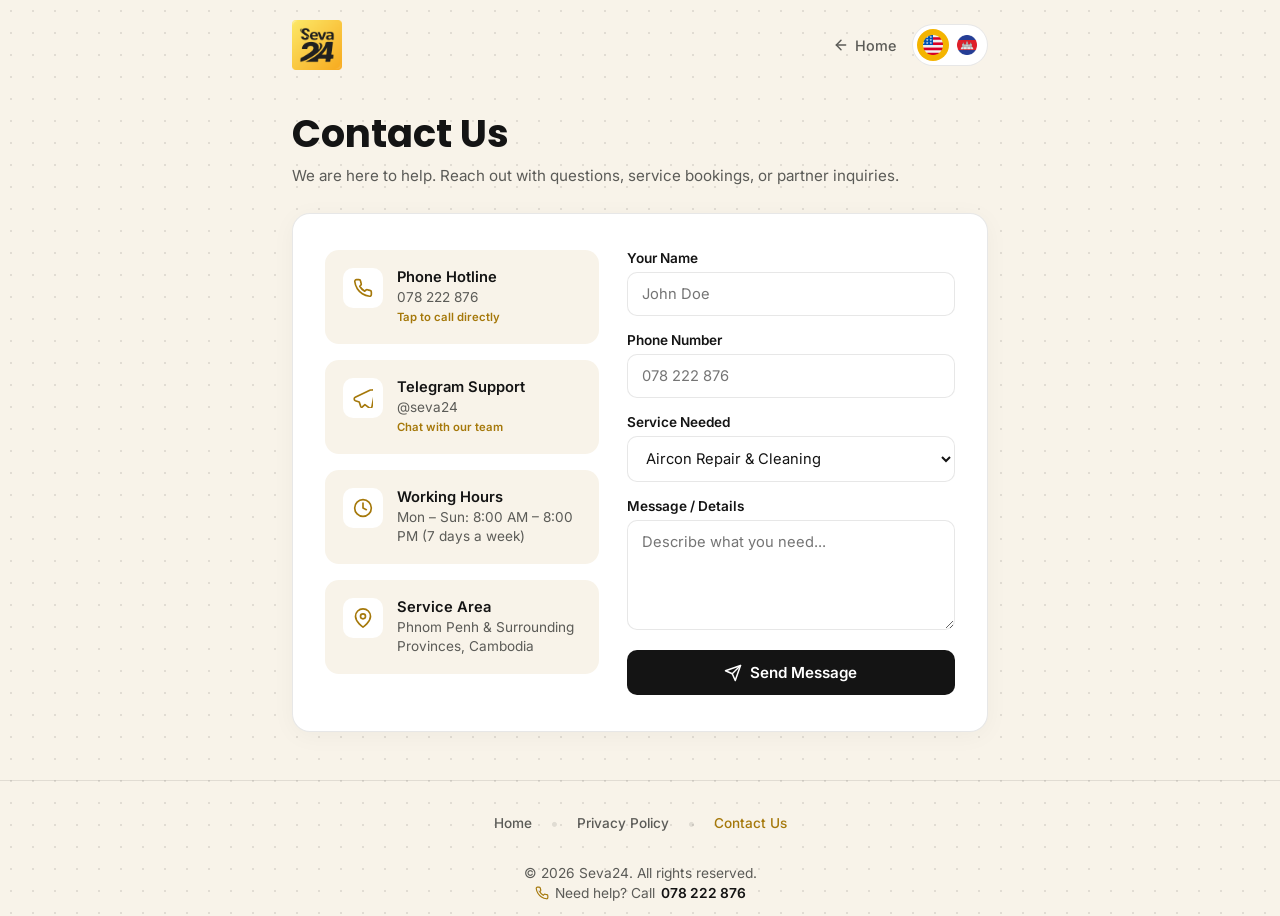
==== contact.html @ 05000adf "feat: add contact and privacy policy pages with associated styles" ====
<!DOCTYPE html>
<html lang="en">

<head>
    <meta charset="UTF-8">
    <meta name="viewport" content="width=device-width, initial-scale=1, maximum-scale=1">
    <title>Contact Us — Seva24</title>
    <meta name="description"
        content="Get in touch with Seva24. Contact our customer support team for bookings, technician inquiries, and customer care in Cambodia.">
    <link rel="preconnect" href="https://fonts.googleapis.com">
    <link rel="preconnect" href="https://fonts.gstatic.com" crossorigin>
    <link
        href="https://fonts.googleapis.com/css2?family=Poppins:wght@400;500;600;700;800&family=Inter:wght@400;500;600&family=Kantumruy+Pro:wght@400;500;600;700&display=swap"
        rel="stylesheet">
    <link rel="stylesheet" href="styles.css">
</head>

<body>

    <div class="wrap page-wrap">
        <nav>
            <div class="logo">
                <a href="index.html" style="display:flex;align-items:center;text-decoration:none;color:inherit;">
                    <img src="assets/images/seva24-logo.png" alt="Seva24 Logo" width="50" height="50">
                </a>
            </div>
            <div class="nav-links">
                <a href="index.html" class="nav-back">
                    <svg width="16" height="16" viewBox="0 0 24 24" fill="none" stroke="currentColor" stroke-width="2.2" stroke-linecap="round" stroke-linejoin="round">
                        <line x1="19" y1="12" x2="5" y2="12"></line>
                        <polyline points="12 19 5 12 12 5"></polyline>
                    </svg>
                    <span data-en="Home" data-km="ទំព័រដើម">Home</span>
                </a>
                <div class="lang-switch" role="group" aria-label="Language">
                    <button type="button" class="active" aria-pressed="true" data-lang="en">
                        <img src="assets/images/flag-us.png" alt="English" width="20" height="20">
                    </button>
                    <button type="button" aria-pressed="false" data-lang="km">
                        <img src="assets/images/flag-kh.png" alt="ខ្មែរ" width="20" height="20">
                    </button>
                </div>
            </div>
        </nav>

        <header class="page-header">
            <h1 data-en="Contact Us" data-km="ទំនាក់ទំនងយើងខ្ញុំ">Contact Us</h1>
            <p data-en="We are here to help. Reach out with questions, service bookings, or partner inquiries."
                data-km="យើងត្រៀមខ្លួនជួយលោកអ្នកជានិច្ច។ សូមទាក់ទងមកយើងសម្រាប់ចម្ងល់ ការកក់សេវាកម្ម ឬដៃគូសហការ។">
                We are here to help. Reach out with questions, service bookings, or partner inquiries.
            </p>
        </header>

        <main class="subpage-card">
            <div class="contact-grid">
                <!-- Contact Channels -->
                <div class="contact-info">
                    <!-- Phone -->
                    <a href="tel:+85578222876" class="info-tile">
                        <div class="info-icon">
                            <svg width="20" height="20" viewBox="0 0 24 24" fill="none" stroke="currentColor" stroke-width="2" stroke-linecap="round" stroke-linejoin="round">
                                <path d="M22 16.92v3a2 2 0 0 1-2.18 2 19.79 19.79 0 0 1-8.63-3.07 19.5 19.5 0 0 1-6-6 19.79 19.79 0 0 1-3.07-8.67A2 2 0 0 1 4.11 2h3a2 2 0 0 1 2 1.72c.127.96.361 1.903.7 2.81a2 2 0 0 1-.45 2.11L8.09 9.91a16 16 0 0 0 6 6l1.27-1.27a2 2 0 0 1 2.11-.45c.907.339 1.85.573 2.81.7A2 2 0 0 1 22 16.92z"></path>
                            </svg>
                        </div>
                        <div>
                            <div class="info-title" data-en="Phone Hotline" data-km="លេខទូរស័ព្ទទាន់ហេតុការណ៍">Phone Hotline</div>
                            <div class="info-desc">078 222 876<br><small style="color:var(--gold-deep);font-weight:600;" data-en="Tap to call directly" data-km="ចុចដើម្បីហៅចេញ">Tap to call directly</small></div>
                        </div>
                    </a>

                    <!-- Telegram / Messaging -->
                    <a href="https://t.me/seva24" target="_blank" rel="noopener noreferrer" class="info-tile">
                        <div class="info-icon">
                            <svg width="20" height="20" viewBox="0 0 24 24" fill="none" stroke="currentColor" stroke-width="2" stroke-linecap="round" stroke-linejoin="round">
                                <path d="M21.198 2.433a2.242 2.242 0 0 0-1.022.215l-17.5 8.5a2.25 2.25 0 0 0 .14 4.095l4.67 1.557 1.77 5.485a1.25 1.25 0 0 0 2.052.48l2.968-2.732 4.965 3.655a2.25 2.25 0 0 0 3.545-1.405l3.25-17a2.25 2.25 0 0 0-2.838-2.85z"></path>
                            </svg>
                        </div>
                        <div>
                            <div class="info-title" data-en="Telegram Support" data-km="តេឡេក្រាមជំនួយ (Telegram)">Telegram Support</div>
                            <div class="info-desc">@seva24<br><small style="color:var(--gold-deep);font-weight:600;" data-en="Chat with our team" data-km="ផ្ញើសារជជែកផ្ទាល់">Chat with our team</small></div>
                        </div>
                    </a>

                    <!-- Hours -->
                    <div class="info-tile">
                        <div class="info-icon">
                            <svg width="20" height="20" viewBox="0 0 24 24" fill="none" stroke="currentColor" stroke-width="2" stroke-linecap="round" stroke-linejoin="round">
                                <circle cx="12" cy="12" r="10"></circle>
                                <polyline points="12 6 12 12 16 14"></polyline>
                            </svg>
                        </div>
                        <div>
                            <div class="info-title" data-en="Working Hours" data-km="ម៉ោងបម្រើការងារ">Working Hours</div>
                            <div class="info-desc" data-en="Mon – Sun: 8:00 AM – 8:00 PM (7 days a week)" data-km="ច័ន្ទ – អាទិត្យ៖ ៨:០០ ព្រឹក – ៨:០០ យប់ (៧ថ្ងៃក្នុងមួយសប្តាហ៍)">Mon – Sun: 8:00 AM – 8:00 PM (7 days a week)</div>
                        </div>
                    </div>

                    <!-- Location -->
                    <div class="info-tile">
                        <div class="info-icon">
                            <svg width="20" height="20" viewBox="0 0 24 24" fill="none" stroke="currentColor" stroke-width="2" stroke-linecap="round" stroke-linejoin="round">
                                <path d="M21 10c0 7-9 13-9 13s-9-6-9-13a9 9 0 0 1 18 0z"></path>
                                <circle cx="12" cy="10" r="3"></circle>
                            </svg>
                        </div>
                        <div>
                            <div class="info-title" data-en="Service Area" data-km="តំបន់សេវាកម្ម">Service Area</div>
                            <div class="info-desc" data-en="Phnom Penh &amp; Surrounding Provinces, Cambodia" data-km="រាជធានីភ្នំពេញ និងបណ្តាខេត្តនានា ព្រះរាជាណាចក្រកម្ពុជា">Phnom Penh &amp; Surrounding Provinces, Cambodia</div>
                        </div>
                    </div>
                </div>

                <!-- Inquiry Form -->
                <div>
                    <form class="contact-form" id="contact-form" novalidate>
                        <div class="form-group">
                            <label class="form-label" for="contact-name" data-en="Your Name" data-km="ឈ្មោះរបស់អ្នក">Your Name</label>
                            <input class="form-input" type="text" id="contact-name" name="name" autocomplete="name" required placeholder="John Doe">
                        </div>

                        <div class="form-group">
                            <label class="form-label" for="contact-phone" data-en="Phone Number" data-km="លេខទូរស័ព្ទ">Phone Number</label>
                            <input class="form-input" type="tel" id="contact-phone" name="phone" inputmode="tel" autocomplete="tel" required placeholder="078 222 876">
                        </div>

                        <div class="form-group">
                            <label class="form-label" for="contact-service" data-en="Service Needed" data-km="សេវាកម្មដែលត្រូវការ">Service Needed</label>
                            <select class="form-input" id="contact-service" name="service" style="background:#fff;">
                                <option value="aircon" data-en="Aircon Repair &amp; Cleaning" data-km="ជួសជុល និងលាងម៉ាស៊ីនត្រជាក់">Aircon Repair &amp; Cleaning</option>
                                <option value="renovation" data-en="Home Renovation &amp; Painting" data-km="ជួសជុល និងលាបថ្នាំផ្ទះ">Home Renovation &amp; Painting</option>
                                <option value="plumbing" data-en="Plumbing &amp; Electrical" data-km="ប្រព័ន្ធទឹក និងភ្លើង">Plumbing &amp; Electrical</option>
                                <option value="general" data-en="General Inquiry / Support" data-km="ការសាកសួរទូទៅ / ជំនួយ">General Inquiry / Support</option>
                                <option value="partner" data-en="Join as a Service Partner" data-km="ចុះឈ្មោះជាជាងដៃគូសហការ">Join as a Service Partner</option>
                            </select>
                        </div>

                        <div class="form-group">
                            <label class="form-label" for="contact-message" data-en="Message / Details" data-km="សារ / ព័ត៌មានលម្អិត">Message / Details</label>
                            <textarea class="form-textarea" id="contact-message" name="message" required placeholder="Describe what you need..."></textarea>
                        </div>

                        <button type="submit" class="btn-submit">
                            <svg width="18" height="18" viewBox="0 0 24 24" fill="none" stroke="currentColor" stroke-width="2" stroke-linecap="round" stroke-linejoin="round">
                                <line x1="22" y1="2" x2="11" y2="13"></line>
                                <polygon points="22 2 15 22 11 13 2 9 22 2"></polygon>
                            </svg>
                            <span data-en="Send Message" data-km="ផ្ញើសារ">Send Message</span>
                        </button>

                        <div class="form-alert" id="form-alert" role="status" aria-live="polite"></div>
                    </form>
                </div>
            </div>
        </main>
    </div>

    <footer>
        <nav class="footer-nav" aria-label="Footer Navigation">
            <a href="index.html" data-en="Home" data-km="ទំព័រដើម">Home</a>
            <span class="sep">•</span>
            <a href="privacy.html" data-en="Privacy Policy" data-km="គោលការណ៍ឯកជនភាព">Privacy Policy</a>
            <span class="sep">•</span>
            <a href="contact.html" class="active" data-en="Contact Us" data-km="ទំនាក់ទំនង">Contact Us</a>
        </nav>
        <p data-en="© 2026 Seva24. All rights reserved." data-km="© 2026 Seva24 រក្សាសិទ្ធិគ្រប់យ៉ាង។">© 2026 Seva24.
            All rights reserved.</p>
        <p class="support">
            <svg width="14" height="14" viewBox="0 0 24 24" fill="none" stroke="currentColor" stroke-width="2"
                stroke-linecap="round" stroke-linejoin="round">
                <path
                    d="M22 16.92v3a2 2 0 0 1-2.18 2 19.79 19.79 0 0 1-8.63-3.07 19.5 19.5 0 0 1-6-6 19.79 19.79 0 0 1-3.07-8.67A2 2 0 0 1 4.11 2h3a2 2 0 0 1 2 1.72c.127.96.361 1.903.7 2.81a2 2 0 0 1-.45 2.11L8.09 9.91a16 16 0 0 0 6 6l1.27-1.27a2 2 0 0 1 2.11-.45c.907.339 1.85.573 2.81.7A2 2 0 0 1 22 16.92z" />
            </svg>
            <span data-en="Need help? Call" data-km="ត្រូវការជំនួយ? ទំនាក់ទំនងមកលេខ">Need help? Call</span>
            <a href="tel:+85578222876">078 222 876</a>
        </p>
    </footer>

    <script>
        const translatable = document.querySelectorAll('[data-en], [data-en-html]');

        function applyLanguage(lang) {
            translatable.forEach((el) => {
                if (el.hasAttribute('data-en-html')) {
                    el.innerHTML = lang === 'km' ? el.dataset.kmHtml : el.dataset.enHtml;
                } else {
                    el.innerHTML = lang === 'km' ? el.dataset.km : el.dataset.en;
                }
            });
        }

        const langButtons = document.querySelectorAll('.lang-switch button');

        function setLanguage(lang) {
            langButtons.forEach((b) => {
                const isActive = b.dataset.lang === lang;
                b.classList.toggle('active', isActive);
                b.setAttribute('aria-pressed', String(isActive));
            });
            document.documentElement.lang = lang;
            applyLanguage(lang);
            localStorage.setItem('seva24-lang', lang);
        }

        langButtons.forEach((btn) => {
            btn.addEventListener('click', () => setLanguage(btn.dataset.lang));
        });

        const savedLang = localStorage.getItem('seva24-lang');
        if (savedLang) {
            setLanguage(savedLang);
        }

        // Contact form submit handling with user-friendly feedback
        const form = document.getElementById('contact-form');
        const alertBox = document.getElementById('form-alert');

        form.addEventListener('submit', (e) => {
            e.preventDefault();
            const name = document.getElementById('contact-name').value.trim();
            const phone = document.getElementById('contact-phone').value.trim();
            const message = document.getElementById('contact-message').value.trim();
            const currentLang = localStorage.getItem('seva24-lang') || 'en';

            if (!name || !phone || !message) {
                alertBox.className = 'form-alert';
                alertBox.style.display = 'block';
                alertBox.style.background = '#FEE2E2';
                alertBox.style.color = '#B91C1C';
                alertBox.style.borderColor = '#FECACA';
                alertBox.textContent = currentLang === 'km' 
                    ? 'សូមបំពេញព័ត៌មានដែលចាំបាច់ទាំងអស់។'
                    : 'Please fill in all required fields.';
                return;
            }

            // Success feedback
            alertBox.className = 'form-alert success';
            alertBox.textContent = currentLang === 'km'
                ? 'សូមអរគុណ! សាររបស់អ្នកត្រូវបានផ្ញើដោយជោគជ័យ។ ក្រុមការងារយើងនឹងទាក់ទងមកអ្នកវិញក្នុងពេលឆាប់ៗ។'
                : 'Thank you! Your message has been sent successfully. Our team will contact you shortly.';
            form.reset();
        });
    </script>

</body>

</html>
---- styles.css ----
:root {
    --bg: #F8F3E9;
    --gold: #F4B400;
    --gold-deep: #A5780A;
    --ink: #141414;
    --ink-soft: #5B5B57;
    --line: rgba(20, 20, 20, 0.10);
}

* {
    box-sizing: border-box;
}

@keyframes fade-up {
    from {
        opacity: 0;
        transform: translateY(16px);
    }

    to {
        opacity: 1;
        transform: translateY(0);
    }
}

@keyframes float {

    0%,
    100% {
        transform: translateY(0);
    }

    50% {
        transform: translateY(-10px);
    }
}

@keyframes bounce-in {
    0% {
        opacity: 0;
        transform: scale(0.3) rotate(-8deg);
    }

    55% {
        opacity: 1;
        transform: scale(1.15) rotate(4deg);
    }

    75% {
        transform: scale(0.95) rotate(-2deg);
    }

    100% {
        transform: scale(1) rotate(0);
    }
}

html,
body {
    height: 100%;
}

body {
    margin: 0;
    background: var(--bg);
    background-image: radial-gradient(var(--line) 1px, transparent 1px);
    background-size: 22px 22px;
    color: var(--ink);
    font-family: 'Inter', 'Kantumruy Pro', system-ui, sans-serif;
    -webkit-font-smoothing: antialiased;
    display: flex;
    flex-direction: column;
    min-height: 100vh;
}

.wrap {
    flex: 1;
    display: flex;
    flex-direction: column;
    width: 100%;
    max-width: 640px;
    margin: 0 auto;
    padding: 0 32px;
}

h1 {
    font-family: 'Poppins', 'Kantumruy Pro', sans-serif;
    color: var(--ink);
    margin: 0;
}

/* ---------- Nav ---------- */
nav {
    display: flex;
    align-items: center;
    justify-content: space-between;
    padding: 24px 0;
}

.logo {
    display: flex;
    align-items: center;
    gap: 10px;
    font-family: 'Poppins', 'Kantumruy Pro', sans-serif;
    font-weight: 700;
    font-size: 1.2rem;
    transform-origin: center;
    animation: bounce-in 0.8s ease-out both;
}

.lang-switch,
.eyebrow,
.hero h1,
.hero p,
.store-row {
    animation: fade-up 0.6s ease-out both;
}

.lang-switch {
    animation-delay: 0.05s;
}

.eyebrow {
    animation-delay: 0.1s;
}

.hero h1 {
    animation-delay: 0.2s;
}

.hero p {
    animation-delay: 0.3s;
}

.store-row {
    animation-delay: 0.5s;
}

.lang-switch {
    display: inline-flex;
    align-items: center;
    background: #fff;
    border: 1px solid var(--line);
    border-radius: 999px;
    padding: 4px;
    gap: 2px;
}

.lang-switch button {
    display: inline-flex;
    align-items: center;
    justify-content: center;
    border: none;
    background: transparent;
    color: var(--ink-soft);
    font-family: 'Inter', 'Kantumruy Pro', sans-serif;
    font-weight: 600;
    font-size: 0.86rem;
    padding: 6px;
    border-radius: 999px;
    cursor: pointer;
    transition: background 0.18s ease, color 0.18s ease;
}

.lang-switch button img {
    display: block;
}

.lang-switch button.active {
    background: var(--gold);
    color: var(--ink);
}

.lang-switch button:focus-visible {
    outline: 2px solid var(--gold-deep);
    outline-offset: 2px;
}

/* ---------- Hero: single, centered path to the CTA ---------- */
.hero {
    flex: 1;
    display: flex;
    flex-direction: column;
    justify-content: center;
    align-items: center;
    text-align: center;
    padding: 40px 0;
}

.eyebrow {
    font-size: 0.78rem;
    font-weight: 700;
    letter-spacing: 0.14em;
    text-transform: uppercase;
    color: var(--gold-deep);
    margin-bottom: 10px;
}

.hero h1 {
    font-size: clamp(2.1rem, 4.6vw, 2.9rem);
    font-weight: 700;
    line-height: 1.16;
    letter-spacing: -0.01em;
}

.hero h1 .accent {
    color: var(--gold-deep);
}

.hero p {
    max-width: 380px;
    margin: 14px auto 32px;
    font-size: 1rem;
    color: var(--ink-soft);
    line-height: 1.6;
}

.app-icon-wrap {
    margin-bottom: 36px;
    animation: fade-up 0.6s ease-out 0.4s both, float 3.2s ease-in-out 1.3s infinite;
}

.app-icon {
    width: min(240px, 62vw);
    background: transparent;
    transform-origin: center;
    animation: bounce-in 0.8s ease-out 0.5s both;
}

.app-icon img {
    display: block;
    width: 100%;
    height: auto;
}

.store-row {
    display: flex;
    flex-direction: column;
    gap: 12px;
    align-items: stretch;
    width: 100%;
    max-width: 260px;
}

.store-btn {
    display: inline-flex;
    align-items: center;
    justify-content: center;
    gap: 10px;
    padding: 12px 20px;
    border-radius: 12px;
    background: var(--ink);
    color: #fff;
    text-decoration: none;
    font-family: 'Inter', 'Kantumruy Pro', sans-serif;
    transition: transform 0.18s ease, opacity 0.18s ease;
}

.store-btn:hover {
    transform: translateY(-2px);
    opacity: 0.9;
}

.store-btn:active {
    transform: scale(0.97);
}

.store-btn:focus-visible {
    outline: 2px solid var(--gold);
    outline-offset: 3px;
}

.store-btn .sub {
    display: block;
    font-size: 0.64rem;
    opacity: 0.75;
    font-weight: 400;
}

.store-btn .main {
    display: block;
    font-size: 0.9rem;
    font-weight: 600;
    line-height: 1.2;
}

/* ---------- Footer ---------- */
footer {
    border-top: 1px solid var(--line);
    padding: 20px 0;
    text-align: center;
}

footer p {
    color: var(--ink-soft);
    font-size: 0.86rem;
    margin: 0;
}

footer .support {
    margin-top: 6px;
    display: inline-flex;
    align-items: center;
    gap: 6px;
}

footer .support a {
    color: var(--ink);
    font-weight: 600;
    text-decoration: none;
}

footer .support a:hover {
    color: var(--gold-deep);
}

footer .support svg {
    color: var(--gold-deep);
    flex-shrink: 0;
}

/* ---------- Desktop: fit everything within one viewport, no scroll ---------- */
@media (min-width: 901px) {
    nav {
        padding: 20px 0;
    }

    .hero {
        padding: 16px 0;
    }

    .eyebrow {
        margin-bottom: 8px;
    }

    .hero p {
        margin: 10px auto 18px;
    }

    .app-icon-wrap {
        margin-bottom: 18px;
    }

    .app-icon {
        width: auto;
    }

    .app-icon img {
        display: block;
        width: auto;
        height: auto;
        max-width: min(200px, 22vw);
        max-height: 30vh;
        object-fit: contain;
    }

    footer {
        padding: 12px 0;
    }

    footer .support {
        margin-top: 4px;
    }
}

@media (max-width: 560px) {
    .wrap {
        padding: 0 20px;
    }

    nav {
        flex-wrap: wrap;
        gap: 14px;
    }

    .hero {
        padding: 24px 0;
    }

    .hero h1 {
        font-size: clamp(1.8rem, 7vw, 2.3rem);
    }

    .hero p {
        font-size: 0.92rem;
        margin: 12px auto 26px;
    }

    .app-icon-wrap {
        margin-bottom: 28px;
    }

    .app-icon {
        width: min(200px, 66vw);
    }

    .store-btn {
        padding: 13px 20px;
        min-height: 48px;
    }

    .store-btn .main {
        font-size: 0.96rem;
    }
}

@media (prefers-reduced-motion: reduce) {

    .logo,
    .lang-switch,
    .eyebrow,
    .hero h1,
    .hero p,
    .app-icon-wrap,
    .app-icon,
    .store-row,
    .store-btn,
    .subpage-card,
    .contact-card {
        animation: none;
        transition: none;
    }
}

/* ---------- Subpages (Privacy & Contact) ---------- */
.page-wrap {
    max-width: 760px;
    padding-bottom: 48px;
}

.nav-links {
    display: flex;
    align-items: center;
    gap: 16px;
}

.nav-back {
    display: inline-flex;
    align-items: center;
    gap: 6px;
    color: var(--ink-soft);
    font-size: 0.9rem;
    font-weight: 500;
    text-decoration: none;
    transition: color 0.18s ease;
}

.nav-back:hover {
    color: var(--gold-deep);
}

.page-header {
    margin: 20px 0 28px;
    text-align: left;
    animation: fade-up 0.5s ease-out both;
}

.page-header h1 {
    font-size: clamp(1.8rem, 3.8vw, 2.4rem);
    font-weight: 700;
    line-height: 1.25;
    margin-bottom: 8px;
}

.page-header p {
    color: var(--ink-soft);
    margin: 0;
    font-size: 0.95rem;
}

.subpage-card {
    background: #ffffff;
    border: 1px solid var(--line);
    border-radius: 18px;
    padding: 36px 32px;
    box-shadow: 0 4px 24px rgba(20, 20, 20, 0.04);
    animation: fade-up 0.6s ease-out 0.1s both;
}

/* Policy Content Typography */
.policy-body h2 {
    font-family: 'Poppins', 'Kantumruy Pro', sans-serif;
    font-size: 1.25rem;
    font-weight: 600;
    color: var(--ink);
    margin: 28px 0 12px;
    display: flex;
    align-items: center;
    gap: 10px;
}

.policy-body h2:first-of-type {
    margin-top: 0;
}

.policy-body h2 .sec-num {
    display: inline-flex;
    align-items: center;
    justify-content: center;
    width: 28px;
    height: 28px;
    border-radius: 8px;
    background: var(--bg);
    color: var(--gold-deep);
    font-size: 0.85rem;
    font-weight: 700;
}

.policy-body p {
    color: var(--ink-soft);
    line-height: 1.7;
    margin: 0 0 14px;
    font-size: 0.95rem;
}

.policy-body ul {
    margin: 0 0 18px 20px;
    padding: 0;
    color: var(--ink-soft);
    line-height: 1.7;
    font-size: 0.95rem;
}

.policy-body li {
    margin-bottom: 8px;
}

.policy-highlight {
    background: #FFFDF8;
    border: 1px solid rgba(244, 180, 0, 0.25);
    border-left: 4px solid var(--gold);
    border-radius: 10px;
    padding: 16px 20px;
    margin: 20px 0;
}

.policy-highlight p {
    margin: 0;
    color: var(--ink);
    font-size: 0.92rem;
}

.policy-meta {
    display: inline-block;
    padding: 6px 12px;
    background: var(--bg);
    border-radius: 8px;
    font-size: 0.82rem;
    color: var(--ink-soft);
    margin-bottom: 24px;
}

/* Contact Page Grid & Form */
.contact-grid {
    display: grid;
    grid-template-columns: 1fr 1.2fr;
    gap: 28px;
}

.contact-info {
    display: flex;
    flex-direction: column;
    gap: 16px;
}

.info-tile {
    background: var(--bg);
    border-radius: 14px;
    padding: 18px;
    display: flex;
    align-items: flex-start;
    gap: 14px;
    text-decoration: none;
    color: inherit;
    transition: transform 0.18s ease, box-shadow 0.18s ease;
}

a.info-tile:hover {
    transform: translateY(-2px);
    box-shadow: 0 4px 12px rgba(20, 20, 20, 0.05);
}

.info-icon {
    width: 40px;
    height: 40px;
    border-radius: 10px;
    background: #fff;
    display: flex;
    align-items: center;
    justify-content: center;
    color: var(--gold-deep);
    flex-shrink: 0;
}

.info-title {
    font-weight: 600;
    font-size: 0.92rem;
    color: var(--ink);
    margin-bottom: 2px;
}

.info-desc {
    font-size: 0.85rem;
    color: var(--ink-soft);
    line-height: 1.4;
    word-break: break-word;
}

.contact-form {
    display: flex;
    flex-direction: column;
    gap: 16px;
}

.form-group {
    display: flex;
    flex-direction: column;
    gap: 6px;
}

.form-label {
    font-size: 0.85rem;
    font-weight: 600;
    color: var(--ink);
}

.form-input,
.form-textarea {
    width: 100%;
    padding: 12px 14px;
    border-radius: 10px;
    border: 1px solid var(--line);
    background: #fff;
    font-family: inherit;
    font-size: 0.92rem;
    color: var(--ink);
    outline: none;
    transition: border-color 0.18s ease, box-shadow 0.18s ease;
}

.form-input:focus,
.form-textarea:focus {
    border-color: var(--gold);
    box-shadow: 0 0 0 3px rgba(244, 180, 0, 0.18);
}

.form-textarea {
    min-height: 110px;
    resize: vertical;
}

.btn-submit {
    display: inline-flex;
    align-items: center;
    justify-content: center;
    gap: 8px;
    padding: 13px 22px;
    border-radius: 10px;
    background: var(--ink);
    color: #fff;
    font-family: 'Inter', 'Kantumruy Pro', sans-serif;
    font-weight: 600;
    font-size: 0.95rem;
    border: none;
    cursor: pointer;
    transition: background 0.18s ease, transform 0.18s ease;
    margin-top: 4px;
}

.btn-submit:hover {
    background: #2b2b2b;
    transform: translateY(-1px);
}

.btn-submit:active {
    transform: scale(0.98);
}

.form-alert {
    padding: 12px 16px;
    border-radius: 8px;
    font-size: 0.88rem;
    margin-top: 10px;
    display: none;
}

.form-alert.success {
    display: block;
    background: #EAF8EF;
    color: #15803D;
    border: 1px solid #BBF7D0;
}

/* Footer Navigation Links */
.footer-nav {
    display: flex;
    justify-content: center;
    align-items: center;
    gap: 18px;
    margin-bottom: 12px;
    flex-wrap: wrap;
}

.footer-nav a {
    color: var(--ink-soft);
    font-size: 0.85rem;
    text-decoration: none;
    font-weight: 500;
    transition: color 0.18s ease;
}

.footer-nav a:hover,
.footer-nav a.active {
    color: var(--gold-deep);
}

.footer-nav .sep {
    color: var(--line);
    user-select: none;
}

@media (max-width: 720px) {
    .contact-grid {
        grid-template-columns: 1fr;
        gap: 24px;
    }

    .subpage-card {
        padding: 24px 20px;
    }

    .page-wrap {
        padding: 0 18px 36px;
    }
}
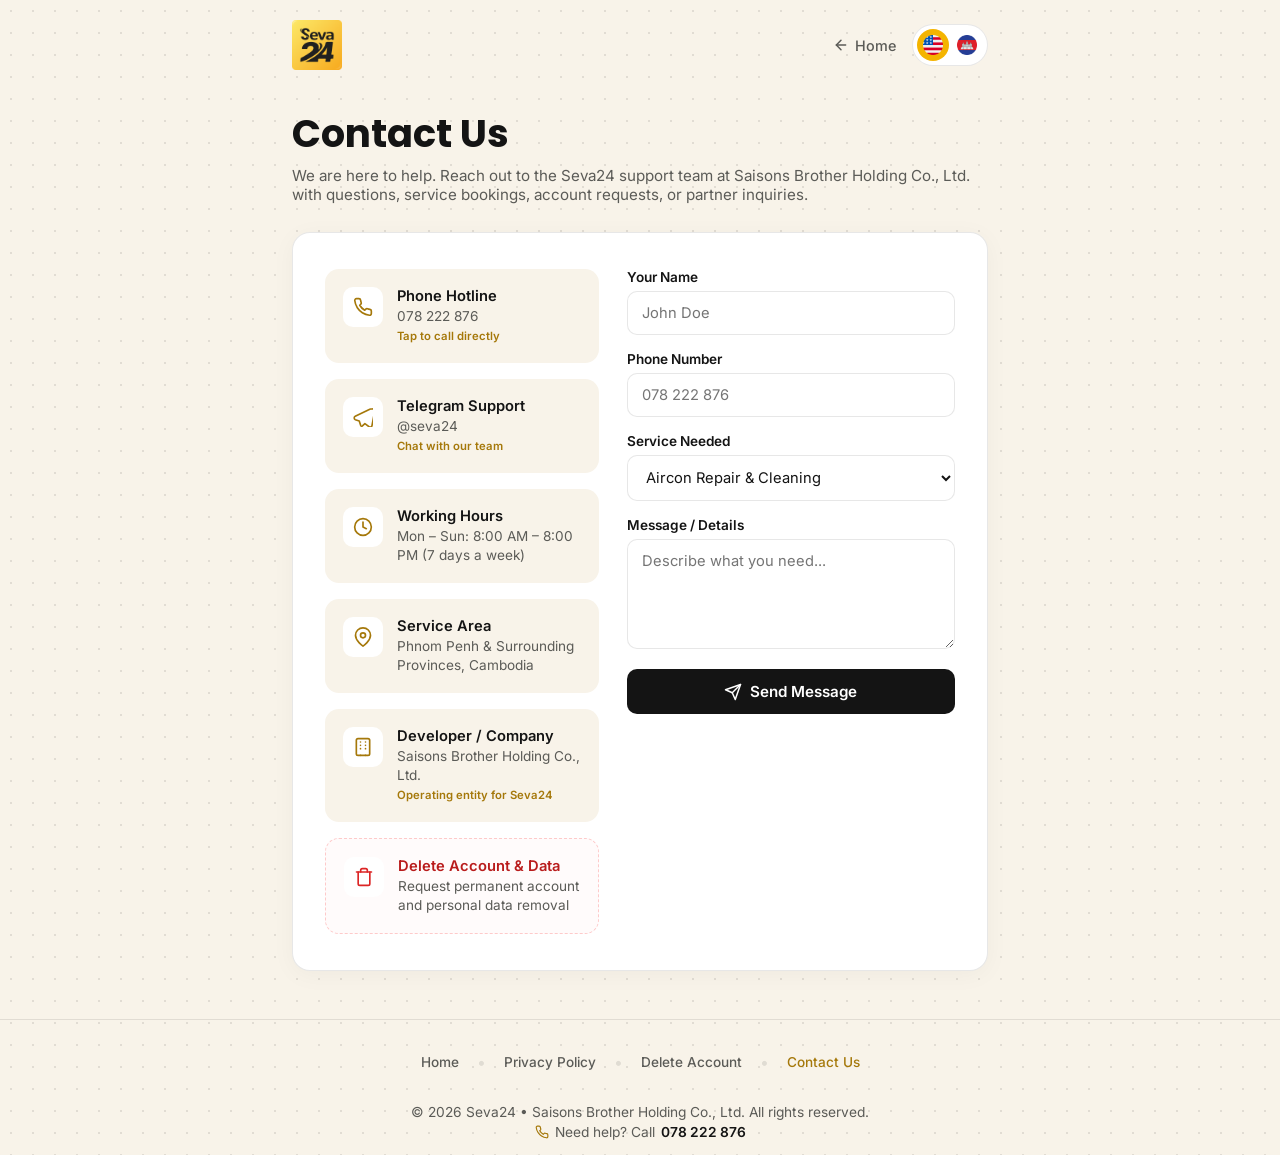
==== commit b8a5669d: "fix(data-safety): add Google Play compliant account deletion page and update policy instructions" ====
--- a/contact.html
+++ b/contact.html
@@ -45,9 +45,9 @@
 
         <header class="page-header">
             <h1 data-en="Contact Us" data-km="ទំនាក់ទំនងយើងខ្ញុំ">Contact Us</h1>
-            <p data-en="We are here to help. Reach out with questions, service bookings, or partner inquiries."
-                data-km="យើងត្រៀមខ្លួនជួយលោកអ្នកជានិច្ច។ សូមទាក់ទងមកយើងសម្រាប់ចម្ងល់ ការកក់សេវាកម្ម ឬដៃគូសហការ។">
-                We are here to help. Reach out with questions, service bookings, or partner inquiries.
+            <p data-en="We are here to help. Reach out to the Seva24 support team at Saisons Brother Holding Co., Ltd. with questions, service bookings, account requests, or partner inquiries."
+                data-km="យើងត្រៀមខ្លួនជួយលោកអ្នកជានិច្ច។ សូមទាក់ទងមកកាន់ក្រុមការងារ Seva24 នៃក្រុមហ៊ុន Saisons Brother Holding Co., Ltd. សម្រាប់ចម្ងល់ ការកក់សេវាកម្ម សំណើគណនី ឬដៃគូសហការ។">
+                We are here to help. Reach out to the Seva24 support team at Saisons Brother Holding Co., Ltd. with questions, service bookings, account requests, or partner inquiries.
             </p>
         </header>
 
@@ -108,6 +108,41 @@
                             <div class="info-desc" data-en="Phnom Penh &amp; Surrounding Provinces, Cambodia" data-km="រាជធានីភ្នំពេញ និងបណ្តាខេត្តនានា ព្រះរាជាណាចក្រកម្ពុជា">Phnom Penh &amp; Surrounding Provinces, Cambodia</div>
                         </div>
                     </div>
+
+                    <!-- Developer & Operating Entity -->
+                    <div class="info-tile">
+                        <div class="info-icon">
+                            <svg width="20" height="20" viewBox="0 0 24 24" fill="none" stroke="currentColor" stroke-width="2" stroke-linecap="round" stroke-linejoin="round">
+                                <rect x="4" y="2" width="16" height="20" rx="2" ry="2"></rect>
+                                <line x1="9" y1="22" x2="9" y2="22.01"></line>
+                                <line x1="15" y1="22" x2="15" y2="22.01"></line>
+                                <line x1="9" y1="6" x2="9" y2="6.01"></line>
+                                <line x1="15" y1="6" x2="15" y2="6.01"></line>
+                                <line x1="9" y1="10" x2="9" y2="10.01"></line>
+                                <line x1="15" y1="10" x2="15" y2="10.01"></line>
+                                <line x1="9" y1="14" x2="9" y2="14.01"></line>
+                                <line x1="15" y1="14" x2="15" y2="14.01"></line>
+                            </svg>
+                        </div>
+                        <div>
+                            <div class="info-title" data-en="Developer / Company" data-km="អ្នកអភិវឌ្ឍន៍ / ក្រុមហ៊ុន">Developer / Company</div>
+                            <div class="info-desc">Saisons Brother Holding Co., Ltd.<br><small style="color:var(--gold-deep);font-weight:600;" data-en="Operating entity for Seva24" data-km="ក្រុមហ៊ុនប្រតិបត្តិការ Seva24">Operating entity for Seva24</small></div>
+                        </div>
+                    </div>
+
+                    <!-- Account Deletion Quick Link -->
+                    <a href="delete-account.html" class="info-tile" style="border:1px dashed #FECACA;background:#FFFBFB;">
+                        <div class="info-icon" style="color:#DC2626;">
+                            <svg width="20" height="20" viewBox="0 0 24 24" fill="none" stroke="currentColor" stroke-width="2" stroke-linecap="round" stroke-linejoin="round">
+                                <polyline points="3 6 5 6 21 6"></polyline>
+                                <path d="M19 6v14a2 2 0 0 1-2 2H7a2 2 0 0 1-2-2V6m3 0V4a2 2 0 0 1 2-2h4a2 2 0 0 1 2 2v2"></path>
+                            </svg>
+                        </div>
+                        <div>
+                            <div class="info-title" style="color:#B91C1C;" data-en="Delete Account &amp; Data" data-km="លុបគណនី និងទិន្នន័យ">Delete Account &amp; Data</div>
+                            <div class="info-desc" data-en="Request permanent account and personal data removal" data-km="ស្នើសុំលុបគណនី និងទិន្នន័យផ្ទាល់ខ្លួនជាអចិន្ត្រៃយ៍">Request permanent account and personal data removal</div>
+                        </div>
+                    </a>
                 </div>
 
                 <!-- Inquiry Form -->
@@ -130,6 +165,7 @@
                                 <option value="renovation" data-en="Home Renovation &amp; Painting" data-km="ជួសជុល និងលាបថ្នាំផ្ទះ">Home Renovation &amp; Painting</option>
                                 <option value="plumbing" data-en="Plumbing &amp; Electrical" data-km="ប្រព័ន្ធទឹក និងភ្លើង">Plumbing &amp; Electrical</option>
                                 <option value="general" data-en="General Inquiry / Support" data-km="ការសាកសួរទូទៅ / ជំនួយ">General Inquiry / Support</option>
+                                <option value="deletion" data-en="Account &amp; Data Deletion Request" data-km="ស្នើសុំលុបគណនី និងទិន្នន័យ">Account &amp; Data Deletion Request</option>
                                 <option value="partner" data-en="Join as a Service Partner" data-km="ចុះឈ្មោះជាជាងដៃគូសហការ">Join as a Service Partner</option>
                             </select>
                         </div>
@@ -160,10 +196,11 @@
             <span class="sep">•</span>
             <a href="privacy.html" data-en="Privacy Policy" data-km="គោលការណ៍ឯកជនភាព">Privacy Policy</a>
             <span class="sep">•</span>
+            <a href="delete-account.html" data-en="Delete Account" data-km="លុបគណនី">Delete Account</a>
+            <span class="sep">•</span>
             <a href="contact.html" class="active" data-en="Contact Us" data-km="ទំនាក់ទំនង">Contact Us</a>
         </nav>
-        <p data-en="© 2026 Seva24. All rights reserved." data-km="© 2026 Seva24 រក្សាសិទ្ធិគ្រប់យ៉ាង។">© 2026 Seva24.
-            All rights reserved.</p>
+        <p data-en="© 2026 Seva24 • Saisons Brother Holding Co., Ltd. All rights reserved." data-km="© 2026 Seva24 • Saisons Brother Holding Co., Ltd. រក្សាសិទ្ធិគ្រប់យ៉ាង។">© 2026 Seva24 • Saisons Brother Holding Co., Ltd. All rights reserved.</p>
         <p class="support">
             <svg width="14" height="14" viewBox="0 0 24 24" fill="none" stroke="currentColor" stroke-width="2"
                 stroke-linecap="round" stroke-linejoin="round">
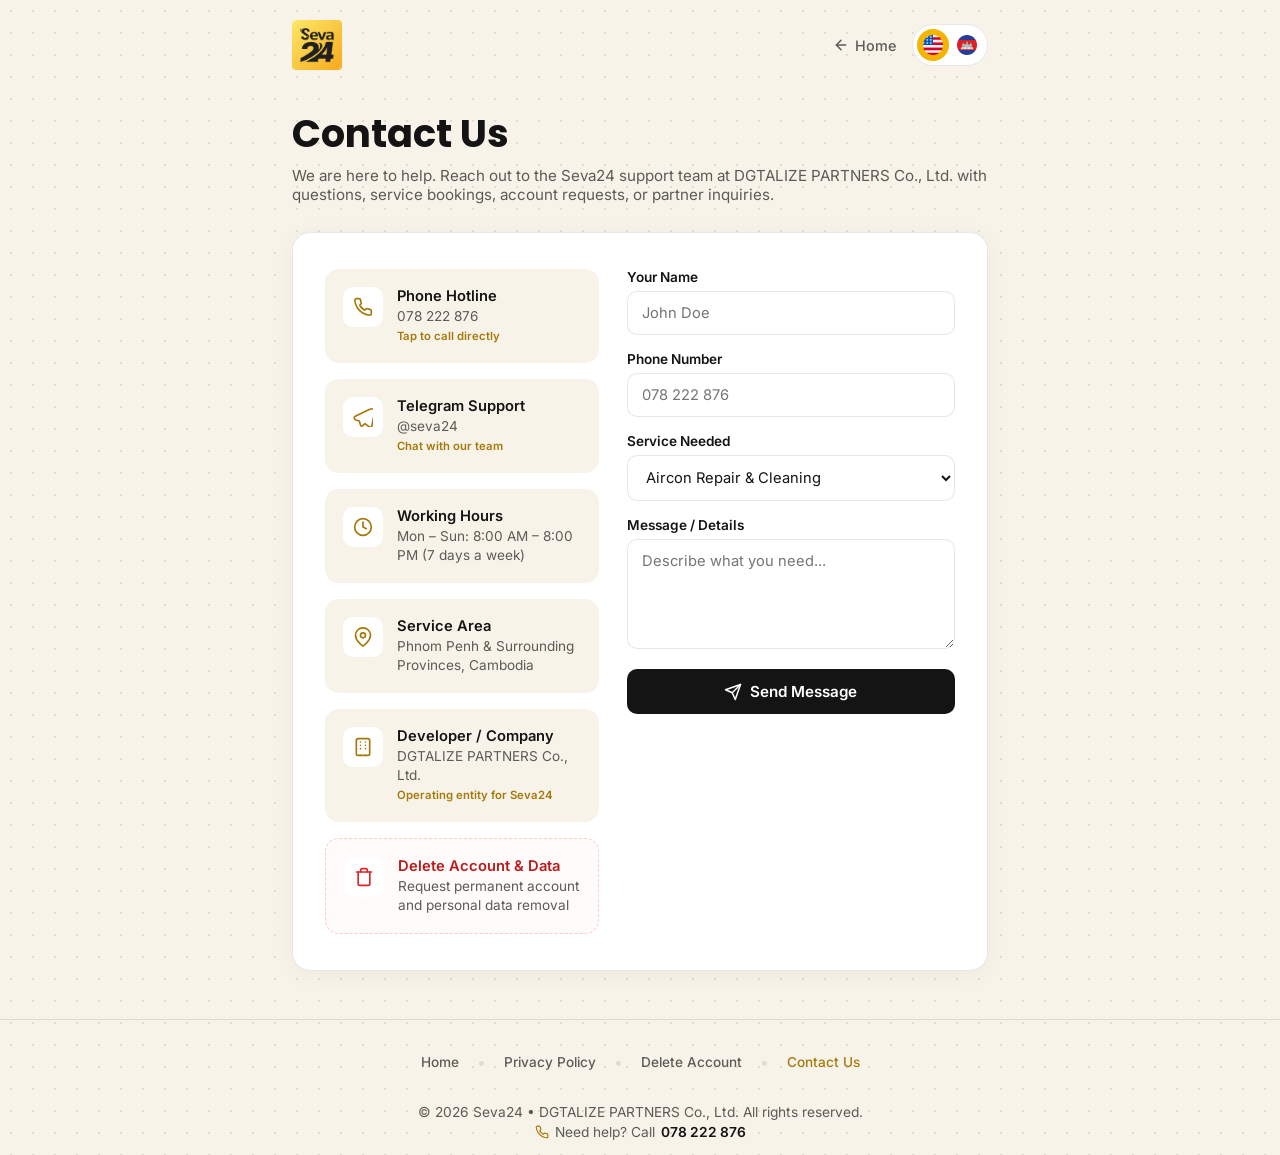
==== commit 7ca13ce4: "chore: update company name to DGTALIZE PARTNERS Co., Ltd." ====
--- a/contact.html
+++ b/contact.html
@@ -3,10 +3,112 @@
 
 <head>
     <meta charset="UTF-8">
-    <meta name="viewport" content="width=device-width, initial-scale=1, maximum-scale=1">
-    <title>Contact Us — Seva24</title>
+    <meta name="viewport" content="width=device-width, initial-scale=1">
+    <title>Contact Us &amp; Customer Support — Seva24 Cambodia</title>
     <meta name="description"
-        content="Get in touch with Seva24. Contact our customer support team for bookings, technician inquiries, and customer care in Cambodia.">
+        content="Get in touch with Seva24 customer care in Cambodia. Contact us via phone hotline 078 222 876 or Telegram @seva24 for bookings and technician support.">
+    <meta name="robots" content="index, follow, max-snippet:-1, max-image-preview:large, max-video-preview:-1">
+    <link rel="canonical" href="https://www.seva24.app/contact.html">
+
+    <!-- Open Graph / Facebook -->
+    <meta property="og:type" content="website">
+    <meta property="og:site_name" content="Seva24">
+    <meta property="og:title" content="Contact Us &amp; Customer Support — Seva24 Cambodia">
+    <meta property="og:description"
+        content="Get in touch with Seva24 customer care in Cambodia. Contact us via phone hotline 078 222 876 or Telegram @seva24 for bookings and technician support.">
+    <meta property="og:url" content="https://www.seva24.app/contact.html">
+    <meta property="og:image" content="https://www.seva24.app/assets/images/seva24-logo.png">
+    <meta property="og:image:width" content="1024">
+    <meta property="og:image:height" content="1024">
+    <meta property="og:image:alt" content="Seva24 Logo">
+    <meta property="og:locale" content="en_US">
+    <meta property="og:locale:alternate" content="km_KH">
+
+    <!-- Twitter Card -->
+    <meta name="twitter:card" content="summary">
+    <meta name="twitter:title" content="Contact Us &amp; Customer Support — Seva24 Cambodia">
+    <meta name="twitter:description"
+        content="Get in touch with Seva24 customer care in Cambodia. Contact us via phone hotline 078 222 876 or Telegram @seva24 for bookings and technician support.">
+    <meta name="twitter:image" content="https://www.seva24.app/assets/images/seva24-logo.png">
+
+    <!-- Schema.org Structured Data (JSON-LD) -->
+    <script type="application/ld+json">
+    {
+      "@context": "https://schema.org",
+      "@graph": [
+        {
+          "@type": "ContactPage",
+          "@id": "https://www.seva24.app/contact.html#webpage",
+          "url": "https://www.seva24.app/contact.html",
+          "name": "Contact Us — Seva24",
+          "description": "Customer support, hotline, and inquiries for Seva24 home service booking platform in Cambodia.",
+          "isPartOf": {
+            "@type": "WebSite",
+            "@id": "https://www.seva24.app/#website",
+            "name": "Seva24",
+            "url": "https://www.seva24.app/"
+          }
+        },
+        {
+          "@type": "BreadcrumbList",
+          "@id": "https://www.seva24.app/contact.html#breadcrumb",
+          "itemListElement": [
+            {
+              "@type": "ListItem",
+              "position": 1,
+              "name": "Home",
+              "item": "https://www.seva24.app/"
+            },
+            {
+              "@type": "ListItem",
+              "position": 2,
+              "name": "Contact Us",
+              "item": "https://www.seva24.app/contact.html"
+            }
+          ]
+        },
+        {
+          "@type": "LocalBusiness",
+          "@id": "https://www.seva24.app/#localbusiness",
+          "name": "Seva24 - DGTALIZE PARTNERS Co., Ltd.",
+          "url": "https://www.seva24.app/",
+          "logo": "https://www.seva24.app/assets/images/seva24-logo.png",
+          "image": "https://www.seva24.app/assets/images/seva24-ui.png",
+          "telephone": "+855-78-222-876",
+          "address": {
+            "@type": "PostalAddress",
+            "addressLocality": "Phnom Penh",
+            "addressCountry": "KH"
+          },
+          "openingHoursSpecification": [
+            {
+              "@type": "OpeningHoursSpecification",
+              "dayOfWeek": [
+                "Monday",
+                "Tuesday",
+                "Wednesday",
+                "Thursday",
+                "Friday",
+                "Saturday",
+                "Sunday"
+              ],
+              "opens": "08:00",
+              "closes": "20:00"
+            }
+          ]
+        }
+      ]
+    }
+    </script>
+
+    <!-- Favicon & App Icons -->
+    <link rel="icon" type="image/x-icon" href="favicon.ico">
+    <link rel="icon" type="image/png" sizes="32x32" href="assets/images/favicon/favicon-32x32.png">
+    <link rel="icon" type="image/png" sizes="16x16" href="assets/images/favicon/favicon-16x16.png">
+    <link rel="apple-touch-icon" sizes="180x180" href="assets/images/favicon/apple-touch-icon.png">
+    <link rel="manifest" href="site.webmanifest">
+    <meta name="theme-color" content="#F4B400">
+
     <link rel="preconnect" href="https://fonts.googleapis.com">
     <link rel="preconnect" href="https://fonts.gstatic.com" crossorigin>
     <link
@@ -45,9 +147,9 @@
 
         <header class="page-header">
             <h1 data-en="Contact Us" data-km="ទំនាក់ទំនងយើងខ្ញុំ">Contact Us</h1>
-            <p data-en="We are here to help. Reach out to the Seva24 support team at Saisons Brother Holding Co., Ltd. with questions, service bookings, account requests, or partner inquiries."
-                data-km="យើងត្រៀមខ្លួនជួយលោកអ្នកជានិច្ច។ សូមទាក់ទងមកកាន់ក្រុមការងារ Seva24 នៃក្រុមហ៊ុន Saisons Brother Holding Co., Ltd. សម្រាប់ចម្ងល់ ការកក់សេវាកម្ម សំណើគណនី ឬដៃគូសហការ។">
-                We are here to help. Reach out to the Seva24 support team at Saisons Brother Holding Co., Ltd. with questions, service bookings, account requests, or partner inquiries.
+            <p data-en="We are here to help. Reach out to the Seva24 support team at DGTALIZE PARTNERS Co., Ltd. with questions, service bookings, account requests, or partner inquiries."
+                data-km="យើងត្រៀមខ្លួនជួយលោកអ្នកជានិច្ច។ សូមទាក់ទងមកកាន់ក្រុមការងារ Seva24 នៃក្រុមហ៊ុន DGTALIZE PARTNERS Co., Ltd. សម្រាប់ចម្ងល់ ការកក់សេវាកម្ម សំណើគណនី ឬដៃគូសហការ។">
+                We are here to help. Reach out to the Seva24 support team at DGTALIZE PARTNERS Co., Ltd. with questions, service bookings, account requests, or partner inquiries.
             </p>
         </header>
 
@@ -126,7 +228,7 @@
                         </div>
                         <div>
                             <div class="info-title" data-en="Developer / Company" data-km="អ្នកអភិវឌ្ឍន៍ / ក្រុមហ៊ុន">Developer / Company</div>
-                            <div class="info-desc">Saisons Brother Holding Co., Ltd.<br><small style="color:var(--gold-deep);font-weight:600;" data-en="Operating entity for Seva24" data-km="ក្រុមហ៊ុនប្រតិបត្តិការ Seva24">Operating entity for Seva24</small></div>
+                            <div class="info-desc">DGTALIZE PARTNERS Co., Ltd.<br><small style="color:var(--gold-deep);font-weight:600;" data-en="Operating entity for Seva24" data-km="ក្រុមហ៊ុនប្រតិបត្តិការ Seva24">Operating entity for Seva24</small></div>
                         </div>
                     </div>
 
@@ -200,7 +302,7 @@
             <span class="sep">•</span>
             <a href="contact.html" class="active" data-en="Contact Us" data-km="ទំនាក់ទំនង">Contact Us</a>
         </nav>
-        <p data-en="© 2026 Seva24 • Saisons Brother Holding Co., Ltd. All rights reserved." data-km="© 2026 Seva24 • Saisons Brother Holding Co., Ltd. រក្សាសិទ្ធិគ្រប់យ៉ាង។">© 2026 Seva24 • Saisons Brother Holding Co., Ltd. All rights reserved.</p>
+        <p data-en="© 2026 Seva24 • DGTALIZE PARTNERS Co., Ltd. All rights reserved." data-km="© 2026 Seva24 • DGTALIZE PARTNERS Co., Ltd. រក្សាសិទ្ធិគ្រប់យ៉ាង។">© 2026 Seva24 • DGTALIZE PARTNERS Co., Ltd. All rights reserved.</p>
         <p class="support">
             <svg width="14" height="14" viewBox="0 0 24 24" fill="none" stroke="currentColor" stroke-width="2"
                 stroke-linecap="round" stroke-linejoin="round">
